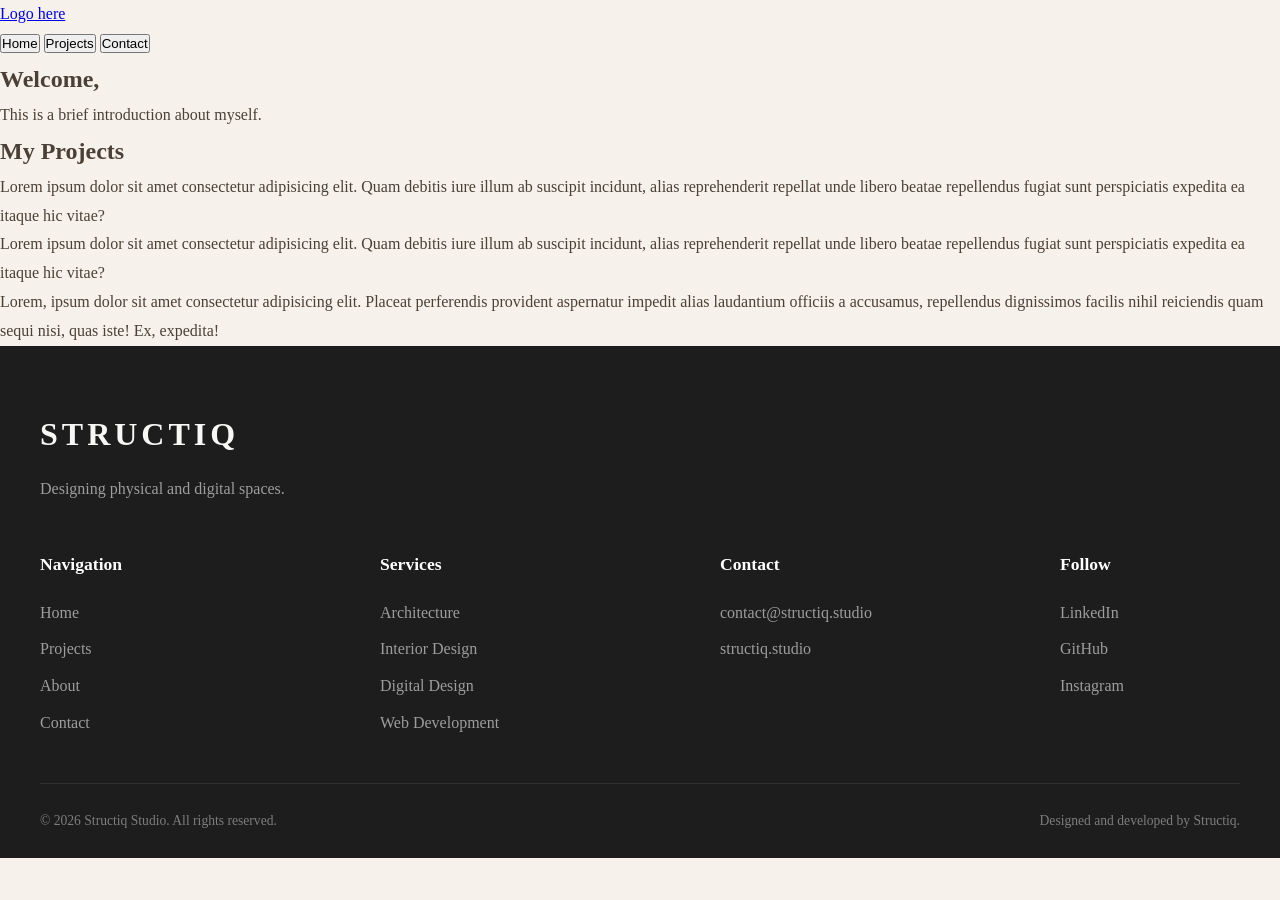
==== about.html @ fdae6185 "restructuring + footer almost done" ====
<!DOCTYPE html>
<html lang="en">
    <head>
        <meta charset="UTF-8">
        <meta name="viewport" content="width=device-width, initial-scale=1.0">
        <title>Structiq Studio</title>
        <link rel="stylesheet" href="/css/about.css">
    </head>
    <body>
        <header id="header">
            <div class="logo">
                <a href="/">Logo here</a>
            </div>
            <ul>
                <button class="menu" onclick="location.href='/'">Home</button>
                <button class="menu" onclick="location.href='/projets.html'">Projects</button>
                <button class="menu" onclick="location.href='/contact.html'" class="menu">Contact</button>
            </ul>
        </header>
        <main>
            <section class="flex-container">
                <h2>Welcome,</h2>
                <p>This is a brief introduction about myself.</p>
            </section>
            <section class="flex-container">
                <h2>My Projects</h2>
                <ul>
                    <li>Lorem ipsum dolor sit amet consectetur adipisicing elit. Quam debitis iure illum ab suscipit incidunt, alias reprehenderit repellat unde libero beatae repellendus fugiat sunt perspiciatis expedita ea itaque hic vitae?</li>
                    <li>Lorem ipsum dolor sit amet consectetur adipisicing elit. Quam debitis iure illum ab suscipit incidunt, alias reprehenderit repellat unde libero beatae repellendus fugiat sunt perspiciatis expedita ea itaque hic vitae?</li>
                    <li>Lorem, ipsum dolor sit amet consectetur adipisicing elit. Placeat perferendis provident aspernatur impedit alias laudantium officiis a accusamus, repellendus dignissimos facilis nihil reiciendis quam sequi nisi, quas iste! Ex, expedita!</li>
                </ul>
            </section>
        </main>
        <footer>
            <div class="footer-container">
                <div class="footer-logo">
                    <h2>
                        <a href="/">STRUCTIQ</a>
                    </h2>
                    <p>Designing physical and digital spaces.</p>
                </div>
                <div class="footer-links">
                    <div class="footer-navigation">
                        <h3>Navigation</h3>
                        <a href="/">Home</a>
                        <a href="projects.html">Projects</a>
                        <a href="about.html">About</a>
                        <a href="contact.html">Contact</a>
                    </div>
                    <div class="footer-services">
                        <h3>Services</h3>
                        <p>Architecture</p>
                        <p>Interior Design</p>
                        <p>Digital Design</p>
                        <p>Web Development</p>
                    </div>
                    <div class="footer-contact">
                        <h3>Contact</h3>
                        <a href="mailto:contact@structiq.studio">contact@structiq.studio</a>
                        <a href="https://structiq.studio">structiq.studio</a>
                    </div>
                    <div class="footer-social">
                        <h3>Follow</h3>

                        <a href="#">LinkedIn</a>
                        <a href="#">GitHub</a>
                        <a href="#">Instagram</a>
                    </div>
                </div>
                <div class="footer-bottom">
                    <p>© 2026 Structiq Studio. All rights reserved.</p>
                    <p>Designed and developed by Structiq.</p>
                </div>
            </div>
        </footer>
    </body>
    <script src="/js/about.js"></script>
</html>
---- css/about.css ----
/* ===== GLOBAL RESET ===== */

* {
    margin: 0;
    padding: 0;
    box-sizing: border-box;
}

html {
    scroll-behavior: smooth;
}

body {
    font-family: 'Georgia', serif;
    background-color: #f6f1ea;
    color: #4a4036;
    line-height: 1.8;
    overflow-x: hidden;
}

/* ===== FOOTER ===== */

footer {
    background-color: #1d1d1d;
    color: #f7f7f5;
    width: 100%;
}

.footer-container {
    max-width: 1400px;
    margin: 0 auto;
    padding: 60px 40px 25px;
}

/* ===== FOOTER LOGO ===== */

.footer-logo {
    margin-bottom: 45px;
}

.footer-logo a {
    color: #f7f7f5;
    text-decoration: none;
}

.footer-logo h2 {
    font-size: 2rem;
    font-weight: 600;
    letter-spacing: 4px;
    text-transform: uppercase;
    margin-bottom: 12px;
}

.footer-logo p {
    max-width: 450px;
    color: #9d9d9d;
    font-size: 1rem;
    line-height: 1.8;
}

/* ===== FOOTER LINKS ===== */

.footer-links {
    display: flex;
    justify-content: space-between;
    gap: 35px;
    flex-wrap: wrap;
    margin-bottom: 45px;
}

.footer-navigation,
.footer-services,
.footer-contact,
.footer-social {
    display: flex;
    flex-direction: column;
    gap: 8px;
    min-width: 180px;
}

/* ===== FOOTER TITLES ===== */

.footer-links h3 {
    font-size: 1.1rem;
    font-weight: 600;
    margin-bottom: 10px;
    color: #ffffff;
}

/* ===== FOOTER LINKS & TEXT ===== */

.footer-navigation a,
.footer-contact a,
.footer-social a {
    text-decoration: none;
    color: #9d9d9d;
    transition: color 0.3s ease;
}

.footer-navigation a:hover,
.footer-contact a:hover,
.footer-social a:hover {
    color: #9caf9f;
}

.footer-services p {
    margin: 0;
    color: #9d9d9d;
}

/* ===== FOOTER BOTTOM ===== */

.footer-bottom {
    display: flex;
    justify-content: space-between;
    align-items: center;
    flex-wrap: wrap;
    gap: 20px;

    border-top: 1px solid rgba(255,255,255,0.08);
    padding-top: 25px;
}

.footer-bottom p {
    font-size: 0.85rem;
    color: #7d7d7d;
}

/* ===== RESPONSIVE ===== */

@media (max-width: 768px) {

    .footer-container {
        padding: 60px 25px 30px;
    }

    .footer-logo {
        text-align: center;
        margin-bottom: 50px;
    }

    .footer-logo p {
        margin: 0 auto;
    }

    .footer-links {
        flex-direction: column;
        gap: 45px;
    }

    .footer-bottom {
        flex-direction: column;
        text-align: center;
    }
}
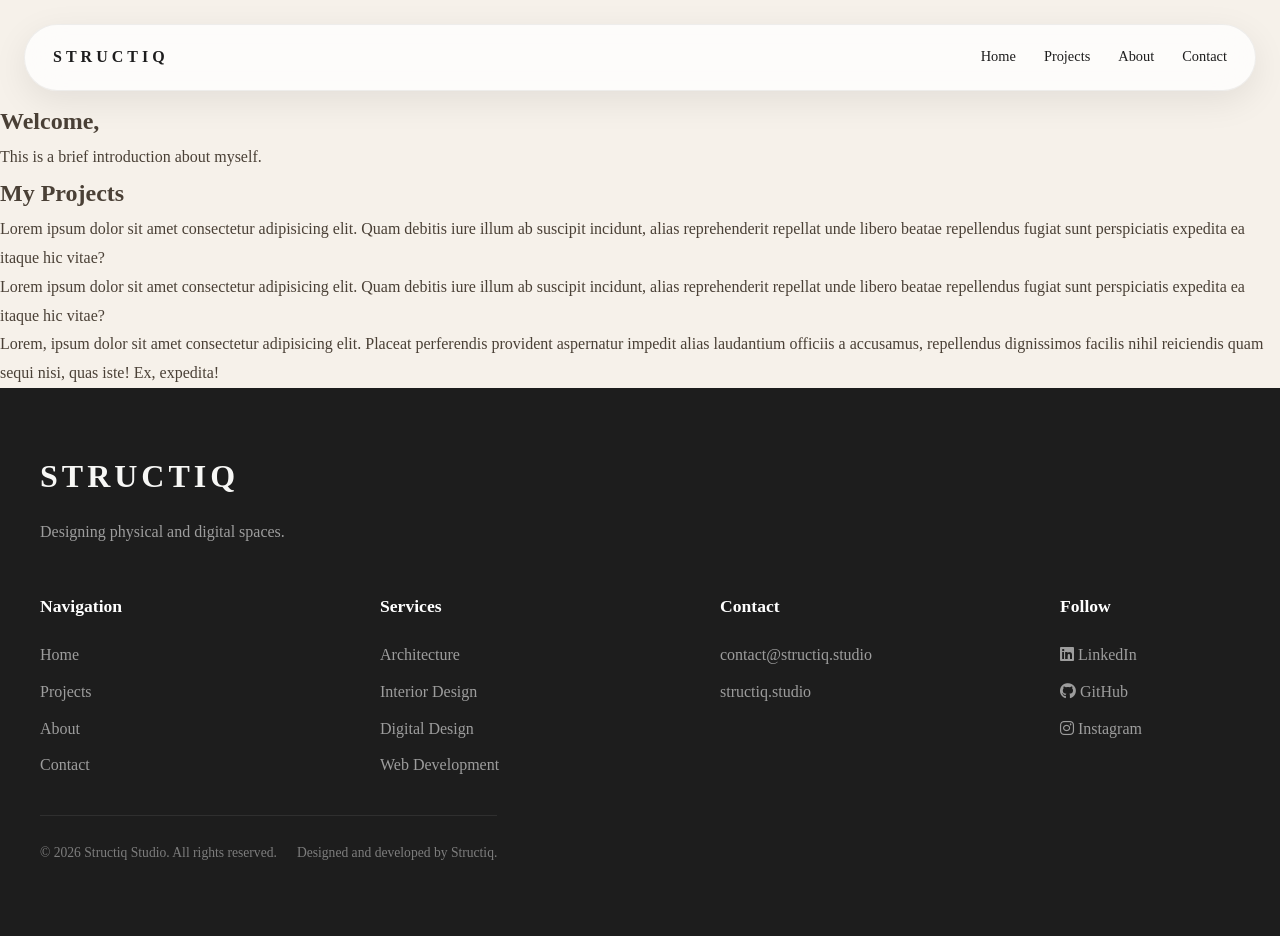
==== commit d6de5364: "Footer needs links to socials, navbar done" ====
--- a/about.html
+++ b/about.html
@@ -5,17 +5,20 @@
         <meta name="viewport" content="width=device-width, initial-scale=1.0">
         <title>Structiq Studio</title>
         <link rel="stylesheet" href="/css/about.css">
+        <link rel="stylesheet" href="https://cdnjs.cloudflare.com/ajax/libs/font-awesome/6.7.2/css/all.min.css">
     </head>
     <body>
-        <header id="header">
-            <div class="logo">
-                <a href="/">Logo here</a>
-            </div>
-            <ul>
-                <button class="menu" onclick="location.href='/'">Home</button>
-                <button class="menu" onclick="location.href='/projets.html'">Projects</button>
-                <button class="menu" onclick="location.href='/contact.html'" class="menu">Contact</button>
-            </ul>
+        <header>
+            <nav>
+                <a href="/" class="nav-logo">STRUCTIQ</a>
+
+                <div class="nav-links">
+                    <a href="/">Home</a>
+                    <a href="projects.html">Projects</a>
+                    <a href="about.html">About</a>
+                    <a href="contact.html" class="nav-cta">Contact</a>
+                </div>
+            </nav>
         </header>
         <main>
             <section class="flex-container">
@@ -62,11 +65,21 @@
                     <div class="footer-social">
                         <h3>Follow</h3>
 
-                        <a href="#">LinkedIn</a>
-                        <a href="#">GitHub</a>
-                        <a href="#">Instagram</a>
+                        <a href="https://linkedin.com/in/yourprofile" target="_blank">
+                            <i class="fa-brands fa-linkedin"></i>
+                            LinkedIn
+                        </a>
+
+                        <a href="https://github.com/yourusername" target="_blank">
+                            <i class="fa-brands fa-github"></i>
+                            GitHub
+                        </a>
+
+                        <a href="https://instagram.com/yourusername" target="_blank">
+                            <i class="fa-brands fa-instagram"></i>
+                            Instagram
+                        </a>
                     </div>
-                </div>
                 <div class="footer-bottom">
                     <p>© 2026 Structiq Studio. All rights reserved.</p>
                     <p>Designed and developed by Structiq.</p>
--- a/css/about.css
+++ b/css/about.css
@@ -16,6 +16,93 @@
     color: #4a4036;
     line-height: 1.8;
     overflow-x: hidden;
+    margin-top: 100px;
+}
+
+/* ===== NAVBAR ===== */
+nav {
+    width: calc(100% - 48px);
+    max-width: 1400px;
+    margin: 24px auto 0;
+    padding: 18px 28px;
+
+    display: flex;
+    justify-content: space-between;
+    align-items: center;
+
+    background-color: rgba(255, 255, 255, 0.75);
+    backdrop-filter: blur(18px);
+    border: 1px solid rgba(0, 0, 0, 0.06);
+    border-radius: 999px;
+
+    position: fixed;
+    top: 0;
+    left: 50%;
+    transform: translateX(-50%);
+    z-index: 1000;
+    box-shadow: 0 10px 35px rgba(0, 0, 0, 0.08);
+}
+
+/* ===== NAVBAR LOGO ===== */
+
+.nav-logo {
+    color: #1d1d1d;
+    text-decoration: none;
+    font-size: 1rem;
+    font-weight: 700;
+    letter-spacing: 4px;
+    text-transform: uppercase;
+
+    transition:
+        color 0.3s ease,
+        letter-spacing 0.3s ease;
+}
+
+.nav-logo:hover {
+    color: #9caf9f;
+    letter-spacing: 5px;
+}
+
+/* ===== NAVBAR LINKS ===== */
+
+.nav-links {
+    display: flex;
+    align-items: center;
+    gap: 28px;
+}
+
+.nav-links a {
+    position: relative;
+    color: #1d1d1d;
+    text-decoration: none;
+    font-size: 0.9rem;
+    transition: color 0.35s ease;
+}
+
+.nav-links a::after {
+    content: "";
+    position: absolute;
+    left: 50%;
+    bottom: -6px;
+
+    width: 0;
+    height: 2px;
+
+    background-color: #9caf9f;
+    border-radius: 999px;
+
+    transform: translateX(-50%);
+    transition: width 0.3s ease;
+}
+
+.nav-links a:hover,
+.nav-links a.active {
+    color: #9caf9f;
+}
+
+.nav-links a:hover::after,
+.nav-links a.active::after {
+    width: 100%;
 }
 
 /* ===== FOOTER ===== */
@@ -130,6 +217,26 @@
 
 @media (max-width: 768px) {
 
+    /* ===== NAVBAR ===== */
+    nav {
+        width: calc(100% - 30px);
+        padding: 18px 20px;
+        flex-direction: column;
+        gap: 15px;
+        border-radius: 28px;
+    }
+
+    .nav-links {
+        gap: 16px;
+        flex-wrap: wrap;
+        justify-content: center;
+    }
+
+    .nav-links a {
+        font-size: 0.85rem;
+    }
+
+    /* ==== FOOTER ==== */
     .footer-container {
         padding: 60px 25px 30px;
     }
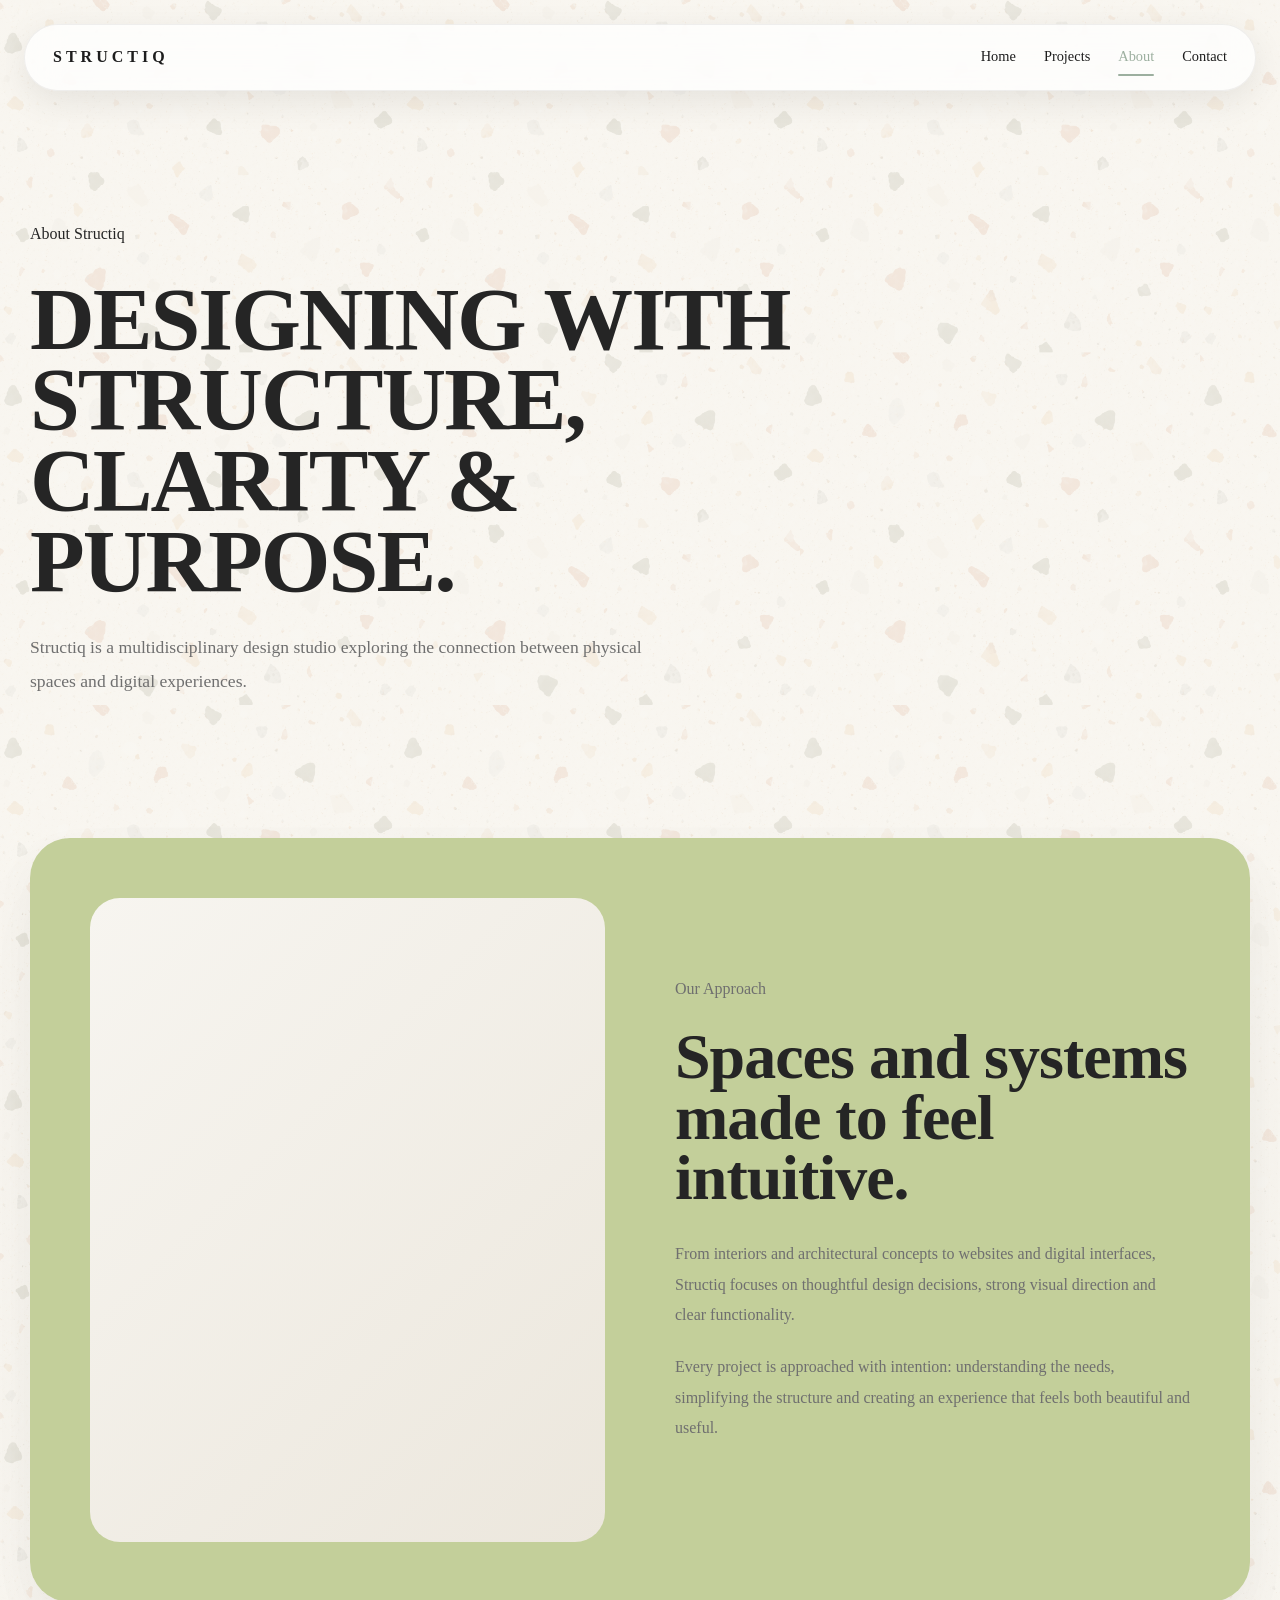
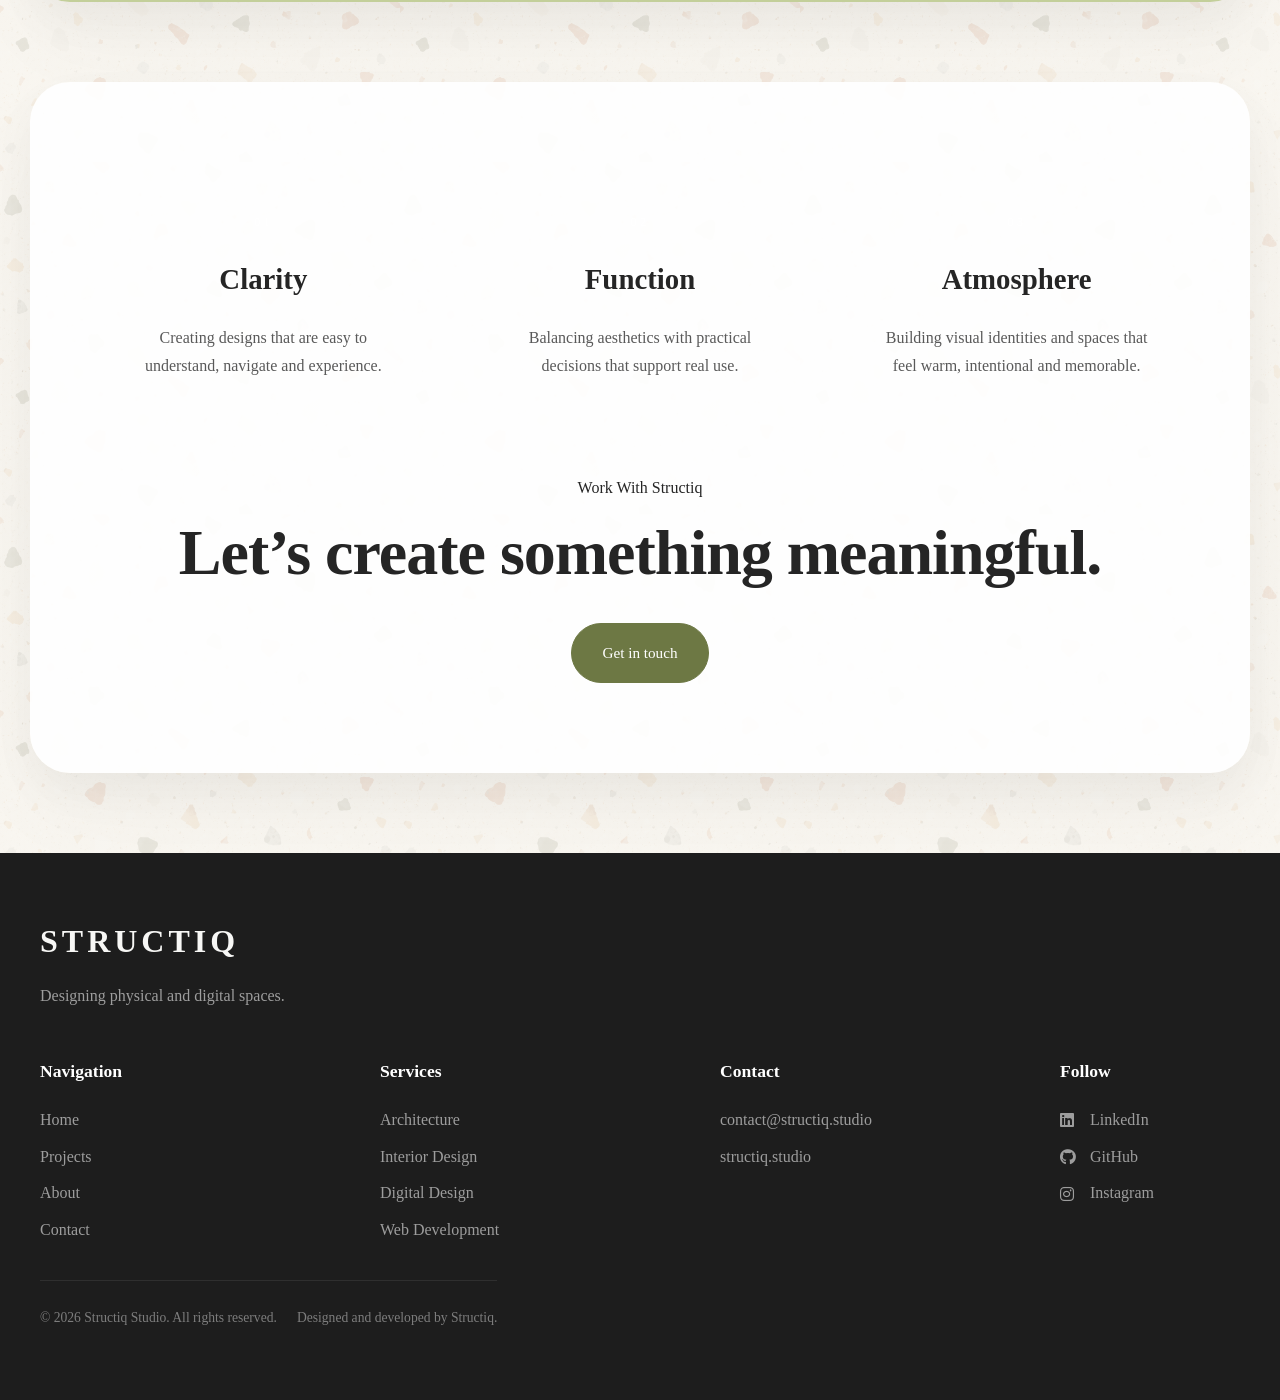
==== commit 339dc007: "basic layout done, small ajustments to make and projects pages" ====
--- a/about.html
+++ b/about.html
@@ -4,6 +4,7 @@
         <meta charset="UTF-8">
         <meta name="viewport" content="width=device-width, initial-scale=1.0">
         <title>Structiq Studio</title>
+        <link rel="stylesheet" href="/css/globalcomponent.css">
         <link rel="stylesheet" href="/css/about.css">
         <link rel="stylesheet" href="https://cdnjs.cloudflare.com/ajax/libs/font-awesome/6.7.2/css/all.min.css">
     </head>
@@ -15,24 +16,81 @@
                 <div class="nav-links">
                     <a href="/">Home</a>
                     <a href="projects.html">Projects</a>
-                    <a href="about.html">About</a>
-                    <a href="contact.html" class="nav-cta">Contact</a>
+                    <a href="about.html" class="active">About</a>
+                    <a href="contact.html">Contact</a>
                 </div>
             </nav>
         </header>
-        <main>
-            <section class="flex-container">
-                <h2>Welcome,</h2>
-                <p>This is a brief introduction about myself.</p>
+        <main class="about-page">
+
+            <section class="about-hero">
+                <p class="section-label">About Structiq</p>
+
+                <h1>
+                    Designing with<br>
+                    structure,<br>
+                    clarity & purpose.
+                </h1>
+
+                <p>
+                    Structiq is a multidisciplinary design studio exploring the connection
+                    between physical spaces and digital experiences.
+                </p>
             </section>
-            <section class="flex-container">
-                <h2>My Projects</h2>
-                <ul>
-                    <li>Lorem ipsum dolor sit amet consectetur adipisicing elit. Quam debitis iure illum ab suscipit incidunt, alias reprehenderit repellat unde libero beatae repellendus fugiat sunt perspiciatis expedita ea itaque hic vitae?</li>
-                    <li>Lorem ipsum dolor sit amet consectetur adipisicing elit. Quam debitis iure illum ab suscipit incidunt, alias reprehenderit repellat unde libero beatae repellendus fugiat sunt perspiciatis expedita ea itaque hic vitae?</li>
-                    <li>Lorem, ipsum dolor sit amet consectetur adipisicing elit. Placeat perferendis provident aspernatur impedit alias laudantium officiis a accusamus, repellendus dignissimos facilis nihil reiciendis quam sequi nisi, quas iste! Ex, expedita!</li>
-                </ul>
+
+            <section class="about-intro">
+
+                <div class="about-image"></div>
+
+                <div class="about-text">
+                    <p class="section-label">Our Approach</p>
+
+                    <h2>
+                        Spaces and systems<br>
+                        made to feel intuitive.
+                    </h2>
+
+                    <p>
+                        From interiors and architectural concepts to websites and digital
+                        interfaces, Structiq focuses on thoughtful design decisions,
+                        strong visual direction and clear functionality.
+                    </p>
+
+                    <p>
+                        Every project is approached with intention: understanding the needs,
+                        simplifying the structure and creating an experience that feels both
+                        beautiful and useful.
+                    </p>
+                </div>
+
             </section>
+            <section class="about-cta">
+                <div class="values-grid">
+
+                    <div class="value-card">
+                        <span>01</span>
+                        <h3>Clarity</h3>
+                        <p>Creating designs that are easy to understand, navigate and experience.</p>
+                    </div>
+
+                    <div class="value-card">
+                        <span>02</span>
+                        <h3>Function</h3>
+                        <p>Balancing aesthetics with practical decisions that support real use.</p>
+                    </div>
+
+                    <div class="value-card">
+                        <span>03</span>
+                        <h3>Atmosphere</h3>
+                        <p>Building visual identities and spaces that feel warm, intentional and memorable.</p>
+                    </div>
+                </div>
+                    <br><br><p>Work With Structiq</p>
+                    <h2>Let’s create something meaningful.</h2>
+
+                <a href="contact.html" class="primary-button">Get in touch</a>
+            </section>
+
         </main>
         <footer>
             <div class="footer-container">
@@ -80,9 +138,10 @@
                             Instagram
                         </a>
                     </div>
-                <div class="footer-bottom">
-                    <p>© 2026 Structiq Studio. All rights reserved.</p>
-                    <p>Designed and developed by Structiq.</p>
+                    <div class="footer-bottom">
+                        <p>© 2026 Structiq Studio. All rights reserved.</p>
+                        <p>Designed and developed by Structiq.</p>
+                    </div>
                 </div>
             </div>
         </footer>
--- a/css/globalcomponent.css
+++ b/css/globalcomponent.css
@@ -0,0 +1,351 @@
+/* ===== GLOBAL RESET ===== */
+
+:root{
+
+    --background: #F8F6F1;
+    --surface: #FFFFFF;
+    --surface-soft: #F1EFE8;
+    --stone: #D9D3C7;
+
+    /* ===== BRAND ===== */
+
+    --primarycolor: #6D7844;
+    --primarycolor-hover: #59623A;
+    --primarycolor-light: #B9C78B;
+
+    /* ===== TEXT ===== */
+
+    --text: #252525;
+    --text-light: #6F6F6F;
+
+    /* ===== BORDERS ===== */
+
+    --border: #E6E1D8;
+}
+
+* {
+    margin: 0;
+    padding: 0;
+    box-sizing: border-box;
+}
+
+html {
+    scroll-behavior: smooth;
+}
+
+body {
+    font-family: 'Georgia', serif;
+    color: var(--text);
+    line-height: 1.8;
+    overflow-x: hidden;
+
+    background:
+    linear-gradient(
+        rgba(248, 246, 241, 0.85),
+        rgba(248, 246, 241, 0.85)
+    ),
+    url("../img/terrazzo.png");
+
+    background-repeat: repeat;
+    background-size: auto, 400px;
+    background-attachment: scroll;
+}
+
+/* ===== BUTTONS ===== */
+
+.primary-button {
+    display: inline-flex;
+    align-items: center;
+    justify-content: center;
+
+    padding: 15px 30px;
+
+    background: var(--primarycolor);
+    color: var(--surface);
+
+    border: 1px solid var(--primarycolor);
+    border-radius: 999px;
+
+    text-decoration: none;
+    font-size: 0.95rem;
+    font-weight: 500;
+
+    cursor: pointer;
+
+    transition:
+        background-color .35s ease,
+        border-color .35s ease,
+        color .35s ease,
+        transform .35s ease,
+        box-shadow .35s ease;
+}
+
+.primary-button:hover {
+    color: var(--text);
+    background: var(--primary-hover);
+    border-color: var(--primary-hover);
+    transform: translateY(-2px);
+    box-shadow: 0 10px 24px rgba(89, 98, 58, .18);
+}
+
+.secondary-button {
+    display: inline-flex;
+    align-items: center;
+    justify-content: center;
+
+    padding: 15px 30px;
+
+    background: transparent;
+    color: var(--primary);
+
+    border: 1px solid var(--primary);
+    border-radius: 999px;
+
+    text-decoration: none;
+    font-size: 0.95rem;
+    font-weight: 500;
+
+    transition:
+        background-color .35s ease,
+        color .35s ease,
+        transform .35s ease;
+}
+
+.secondary-button:hover {
+    background: var(--primary);
+    color: var(--surface);
+
+    transform: translateY(-2px);
+}
+
+
+
+
+
+
+
+
+/* ===== NAVBAR ===== */
+nav {
+    width: calc(100% - 48px);
+    max-width: 1400px;
+    margin: 24px auto 0;
+    padding: 18px 28px;
+
+    display: flex;
+    justify-content: space-between;
+    align-items: center;
+
+    background-color: rgba(255, 255, 255, 0.75);
+    backdrop-filter: blur(18px);
+    border: 1px solid rgba(0, 0, 0, 0.06);
+    border-radius: 999px;
+
+    position: fixed;
+    top: 0;
+    left: 50%;
+    transform: translateX(-50%);
+    z-index: 1000;
+    box-shadow: 0 10px 35px rgba(0, 0, 0, 0.08);
+}
+
+/* ===== NAVBAR LOGO ===== */
+
+.nav-logo {
+    color: #1d1d1d;
+    text-decoration: none;
+    font-size: 1rem;
+    font-weight: 700;
+    letter-spacing: 4px;
+    text-transform: uppercase;
+
+    transition:
+        color 0.3s ease,
+        letter-spacing 0.3s ease;
+}
+
+.nav-logo:hover {
+    color: var(--primarycolor-hover);
+    letter-spacing: 5px;
+}
+
+/* ===== NAVBAR LINKS ===== */
+
+.nav-links {
+    display: flex;
+    align-items: center;
+    gap: 28px;
+}
+
+.nav-links a {
+    position: relative;
+    color: #1d1d1d;
+    text-decoration: none;
+    font-size: 0.9rem;
+    transition: color 0.35s ease;
+}
+
+.nav-links a::after {
+    content: "";
+    position: absolute;
+    left: 50%;
+    bottom: -6px;
+
+    width: 0;
+    height: 2px;
+
+    background-color: #9caf9f;
+    border-radius: 999px;
+
+    transform: translateX(-50%);
+    transition: width 0.3s ease;
+}
+
+.nav-links a:hover,
+.nav-links a.active {
+    color: #9caf9f;
+}
+
+.nav-links a:hover::after,
+.nav-links a.active::after {
+    width: 100%;
+}
+
+
+
+
+
+
+
+
+/* ===== FOOTER ===== */
+
+footer {
+    background-color: #1d1d1d;
+    color: #f7f7f5;
+    width: 100%;
+}
+
+.footer-container {
+    max-width: 1400px;
+    margin: 0 auto;
+    padding: 60px 40px 25px;
+}
+
+/* ===== FOOTER LOGO ===== */
+
+.footer-logo {
+    margin-bottom: 45px;
+}
+
+.footer-logo a {
+    color: #f7f7f5;
+    text-decoration: none;
+}
+
+.footer-logo h2 {
+    font-size: 2rem;
+    font-weight: 600;
+    letter-spacing: 4px;
+    text-transform: uppercase;
+    margin-bottom: 12px;
+}
+
+.footer-logo p {
+    max-width: 450px;
+    color: #9d9d9d;
+    font-size: 1rem;
+    line-height: 1.8;
+}
+
+/* ===== FOOTER LINKS ===== */
+
+.footer-links {
+    display: flex;
+    justify-content: space-between;
+    gap: 35px;
+    flex-wrap: wrap;
+    margin-bottom: 45px;
+}
+
+.footer-navigation,
+.footer-services,
+.footer-contact,
+.footer-social {
+    display: flex;
+    flex-direction: column;
+    gap: 8px;
+    min-width: 180px;
+}
+
+/* ===== FOOTER TITLES ===== */
+
+.footer-links h3 {
+    font-size: 1.1rem;
+    font-weight: 600;
+    margin-bottom: 10px;
+    color: #ffffff;
+}
+
+/* ===== FOOTER LINKS & TEXT ===== */
+
+.footer-navigation a,
+.footer-contact a,
+.footer-social a {
+    text-decoration: none;
+    color: #9d9d9d;
+    transition: color 0.3s ease;
+}
+
+.footer-navigation a:hover,
+.footer-contact a:hover,
+.footer-social a:hover {
+    color: #9caf9f;
+}
+
+.footer-services p {
+    margin: 0;
+    color: #9d9d9d;
+}
+
+/* ===== FOOTER SOCIAL ICONS ===== */
+
+.footer-social a {
+    display: flex;
+    align-items: center;
+    gap: 12px;
+
+    color: #9d9d9d;
+    text-decoration: none;
+
+    transition:
+        color .3s ease,
+        transform .3s ease;
+}
+
+.footer-social a:hover {
+    color: #9caf9f;
+    transform: translateX(4px);
+}
+
+.footer-social i {
+    width: 18px;
+    font-size: 1rem;
+}
+
+/* ===== FOOTER BOTTOM ===== */
+
+.footer-bottom {
+    display: flex;
+    justify-content: space-between;
+    align-items: center;
+    flex-wrap: wrap;
+    gap: 20px;
+    border-top: 1px solid rgba(255,255,255,0.08);
+    padding-top: 25px;
+}
+
+.footer-bottom p {
+    font-size: 0.85rem;
+    color: #7d7d7d;
+}
--- a/css/about.css
+++ b/css/about.css
@@ -1,221 +1,190 @@
-/* ===== GLOBAL RESET ===== */
-
-* {
-    margin: 0;
-    padding: 0;
-    box-sizing: border-box;
-}
-
-html {
-    scroll-behavior: smooth;
-}
-
 body {
-    font-family: 'Georgia', serif;
-    background-color: #f6f1ea;
-    color: #4a4036;
-    line-height: 1.8;
-    overflow-x: hidden;
     margin-top: 100px;
 }
 
-/* ===== NAVBAR ===== */
-nav {
-    width: calc(100% - 48px);
+/* ===== ABOUT PAGE ===== */
+
+.about-page {
+    padding: 120px 30px 80px;
+}
+
+/* ===== HERO ===== */
+
+.about-hero {
     max-width: 1400px;
-    margin: 24px auto 0;
-    padding: 18px 28px;
-
-    display: flex;
-    justify-content: space-between;
+    margin: 0 auto 140px;
+}
+
+.about-hero h1 {
+    max-width: 850px;
+
+    font-size: clamp(3rem, 7vw, 6rem);
+    line-height: .9;
+    letter-spacing: -2px;
+    text-transform: uppercase;
+    color: var(--text);
+    margin: 30px 0 30px;
+}
+
+.about-hero p:last-child {
+    max-width: 650px;
+
+    font-size: 1.1rem;
+    line-height: 1.9;
+
+    color: var(--text-light);
+}
+
+/* ===== INTRO SECTION ===== */
+
+.about-intro {
+    max-width: 1450px;
+    margin: 0px auto 80px;
+    padding: 60px;
+    display: grid;
+    grid-template-columns: 1fr 1fr;
+    gap: 70px;
     align-items: center;
-
-    background-color: rgba(255, 255, 255, 0.75);
-    backdrop-filter: blur(18px);
-    border: 1px solid rgba(0, 0, 0, 0.06);
-    border-radius: 999px;
-
-    position: fixed;
-    top: 0;
-    left: 50%;
-    transform: translateX(-50%);
-    z-index: 1000;
-    box-shadow: 0 10px 35px rgba(0, 0, 0, 0.08);
-}
-
-/* ===== NAVBAR LOGO ===== */
-
-.nav-logo {
-    color: #1d1d1d;
-    text-decoration: none;
+    background: #C3CF9A;
+    border-radius: 40px;
+    box-shadow:
+        0 18px 45px rgba(0,0,0,.04),
+        0 40px 90px rgba(0,0,0,.03);
+}
+
+/* Placeholder */
+
+.about-image {
+    width: 100%;
+    aspect-ratio: 4/5;
+
+    border-radius: 30px;
+
+    background:
+        linear-gradient(
+            135deg,
+            #F7F5F0,
+            #ECE7DD
+        );
+}
+
+.about-text h2 {
+    font-size: clamp(2.4rem,5vw,4rem);
+    line-height: .95;
+    letter-spacing: -1px;
+    margin: 15px 0 30px;
+    color: var(--text);
+}
+
+.about-text p {
+    margin-bottom: 22px;
+
     font-size: 1rem;
-    font-weight: 700;
-    letter-spacing: 4px;
-    text-transform: uppercase;
+    line-height: 1.9;
+
+    color: var(--text-light);
+}
+
+/* ===== VALUES ===== */
+
+.values-section {
+
+    max-width: 1450px;
+    margin: 0 auto 80px;
+    padding: 70px 60px;
+    background: rgba(255,255,255,.92);
+    border-radius:40px;
+    box-shadow:
+        0 18px 45px rgba(0,0,0,.04),
+        0 40px 90px rgba(0,0,0,.03);
+}
+
+.values-grid{
+
+    display:grid;
+    grid-template-columns:repeat(3,1fr);
+    gap:30px;
+
+}
+
+.value-card{
+
+    padding:35px;
+    border-radius:28px;
+
+    background:
+    linear-gradient(
+    180deg,
+    var(--primary-light),
+    #C3CF9A
+    );
 
     transition:
-        color 0.3s ease,
-        letter-spacing 0.3s ease;
-}
-
-.nav-logo:hover {
-    color: #9caf9f;
-    letter-spacing: 5px;
-}
-
-/* ===== NAVBAR LINKS ===== */
-
-.nav-links {
-    display: flex;
-    align-items: center;
-    gap: 28px;
-}
-
-.nav-links a {
-    position: relative;
-    color: #1d1d1d;
-    text-decoration: none;
-    font-size: 0.9rem;
-    transition: color 0.35s ease;
-}
-
-.nav-links a::after {
-    content: "";
-    position: absolute;
-    left: 50%;
-    bottom: -6px;
-
-    width: 0;
-    height: 2px;
-
-    background-color: #9caf9f;
-    border-radius: 999px;
-
-    transform: translateX(-50%);
-    transition: width 0.3s ease;
-}
-
-.nav-links a:hover,
-.nav-links a.active {
-    color: #9caf9f;
-}
-
-.nav-links a:hover::after,
-.nav-links a.active::after {
-    width: 100%;
-}
-
-/* ===== FOOTER ===== */
-
-footer {
-    background-color: #1d1d1d;
-    color: #f7f7f5;
-    width: 100%;
-}
-
-.footer-container {
-    max-width: 1400px;
-    margin: 0 auto;
-    padding: 60px 40px 25px;
-}
-
-/* ===== FOOTER LOGO ===== */
-
-.footer-logo {
-    margin-bottom: 45px;
-}
-
-.footer-logo a {
-    color: #f7f7f5;
-    text-decoration: none;
-}
-
-.footer-logo h2 {
-    font-size: 2rem;
-    font-weight: 600;
-    letter-spacing: 4px;
-    text-transform: uppercase;
-    margin-bottom: 12px;
-}
-
-.footer-logo p {
-    max-width: 450px;
-    color: #9d9d9d;
-    font-size: 1rem;
-    line-height: 1.8;
-}
-
-/* ===== FOOTER LINKS ===== */
-
-.footer-links {
-    display: flex;
-    justify-content: space-between;
-    gap: 35px;
-    flex-wrap: wrap;
-    margin-bottom: 45px;
-}
-
-.footer-navigation,
-.footer-services,
-.footer-contact,
-.footer-social {
+    transform .35s ease,
+    box-shadow .35s ease;
+}
+
+.value-card:hover{
+
+    transform:translateY(-8px);
+    box-shadow: 0 20px 50px rgba(0,0,0,.08);
+}
+
+.value-card span{
+
+    font-size:.8rem;
+    letter-spacing:3px;
+    color:white;
+}
+
+.value-card h3{
+
+    margin:18px 0;
+    font-size:1.8rem;
+    color:var(--text);
+}
+
+.value-card p{
+
+    line-height:1.8;
+    color:rgba(0,0,0,.65);
+}
+
+/* ===== CTA =====*/
+
+.about-cta{
+
     display: flex;
     flex-direction: column;
-    gap: 8px;
-    min-width: 180px;
-}
-
-/* ===== FOOTER TITLES ===== */
-
-.footer-links h3 {
-    font-size: 1.1rem;
-    font-weight: 600;
-    margin-bottom: 10px;
-    color: #ffffff;
-}
-
-/* ===== FOOTER LINKS & TEXT ===== */
-
-.footer-navigation a,
-.footer-contact a,
-.footer-social a {
-    text-decoration: none;
-    color: #9d9d9d;
-    transition: color 0.3s ease;
-}
-
-.footer-navigation a:hover,
-.footer-contact a:hover,
-.footer-social a:hover {
-    color: #9caf9f;
-}
-
-.footer-services p {
-    margin: 0;
-    color: #9d9d9d;
-}
-
-/* ===== FOOTER BOTTOM ===== */
-
-.footer-bottom {
-    display: flex;
-    justify-content: space-between;
     align-items: center;
-    flex-wrap: wrap;
-    gap: 20px;
-
-    border-top: 1px solid rgba(255,255,255,0.08);
-    padding-top: 25px;
-}
-
-.footer-bottom p {
-    font-size: 0.85rem;
-    color: #7d7d7d;
+    max-width:1450px;
+    margin:0 auto;
+    padding:90px 60px;
+    text-align:center;
+    background:rgba(255,255,255,.92);
+    border-radius:40px;
+    box-shadow:
+    0 18px 45px rgba(0,0,0,.04),
+    0 40px 90px rgba(0,0,0,.03);
+}
+
+.about-cta h2{
+
+    font-size:clamp(2.5rem,5vw,4.5rem);
+    line-height:.95;
+    letter-spacing:-1px;
+    margin:20px 0 40px;
+    color:var(--text);
 }
 
 /* ===== RESPONSIVE ===== */
 
 @media (max-width: 768px) {
+
+    /* ===== BODY ===== */
+    body {
+        margin-top: 150px;
+    }
 
     /* ===== NAVBAR ===== */
     nav {
@@ -259,4 +228,61 @@
         flex-direction: column;
         text-align: center;
     }
+}
+@media (max-width:900px){
+
+    .about-page{
+
+        padding:160px 20px 60px;
+
+    }
+
+    .about-intro{
+
+        grid-template-columns:1fr;
+
+        padding:40px;
+
+        gap:45px;
+
+    }
+
+    .values-grid{
+
+        grid-template-columns:1fr;
+
+    }
+
+}
+
+@media (max-width:480px){
+
+    .about-page{
+
+        padding:140px 15px 50px;
+
+    }
+
+    .about-intro,
+    .values-section,
+    .about-cta{
+
+        padding:30px;
+
+        border-radius:30px;
+
+    }
+
+    .about-hero h1{
+
+        font-size:2.6rem;
+
+    }
+
+    .about-text h2{
+
+        font-size:2rem;
+
+    }
+
 }
